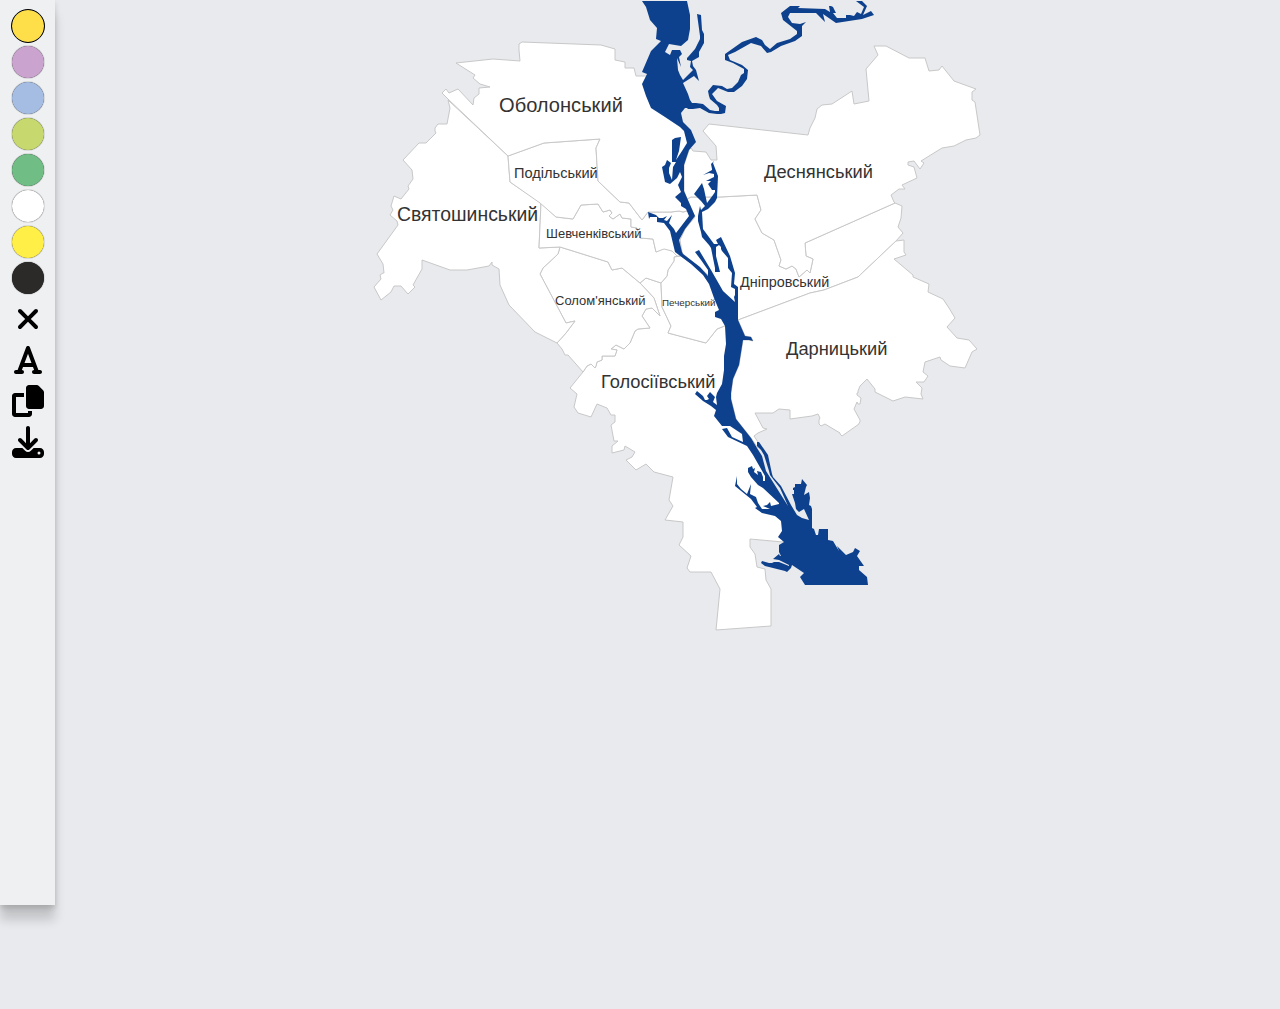
==== kyiv.html @ 5849e37f "added kyiv map" ====
<!DOCTYPE html>
<html lang="uk">
<head>
    <meta charset="UTF-8">
    <!-- Primary Meta Tags -->
    <title>Інтерактивна мапа Києва</title>
    <meta name="title" content="Інтерактивна мапа Києва">
    <meta name="description" content="Відмічайте райони Києва, в яких Ви були та діліться з друзями.">

    <!-- Open Graph / Facebook -->
    <meta property="og:type" content="website">
    <meta property="og:url" content="https://uamap.ukrzen.in.ua/kyiv">
    <meta property="og:title" content="Інтерактивна мапа Києва">
    <meta property="og:description" content="Відмічайте райони Києва, в яких Ви були та діліться з друзями.">
    <meta property="og:image" content="https://uamap.ukrzen.in.ua/assets/cover-kyiv.jpg">

    <!-- Twitter -->
    <meta property="twitter:card" content="summary_large_image">
    <meta property="twitter:url" content="https://uamap.ukrzen.in.ua/kyiv">
    <meta property="twitter:title" content="Інтерактивна мапа Києва">
    <meta property="twitter:description" content="Відмічайте райони Києва, в яких Ви були та діліться з друзями.">
    <meta property="twitter:image" content="https://uamap.ukrzen.in.ua/assets/cover-kyiv.jpg">
    <meta content="width=device-width, initial-scale=1" name="viewport"/>
    <script src="//ajax.googleapis.com/ajax/libs/jquery/1.11.1/jquery.min.js"></script>
    <link href="assets/style.css" rel="stylesheet"/>
    <script src="assets/script.js"></script>
    <!-- Google tag (gtag.js) -->
    <script async src="https://www.googletagmanager.com/gtag/js?id=G-2YCS8KCQ8M"></script>
    <script>
        window.dataLayer = window.dataLayer || [];

        function gtag() {
            dataLayer.push(arguments);
        }

        gtag('js', new Date());

        gtag('config', 'G-2YCS8KCQ8M');
    </script>
</head>

<body>
<div id="options">

    <div id="colors"></div>
    <a class="clearAll" href="#" title="Очистити">
        <svg xmlns="http://www.w3.org/2000/svg" viewBox="0 0 384 512">
            <!--! Font Awesome Free 6.4.0 by @fontawesome - https://fontawesome.com License - https://fontawesome.com/license (Commercial License) Copyright 2023 Fonticons, Inc. -->
            <path d="M342.6 150.6c12.5-12.5 12.5-32.8 0-45.3s-32.8-12.5-45.3 0L192 210.7 86.6 105.4c-12.5-12.5-32.8-12.5-45.3 0s-12.5 32.8 0 45.3L146.7 256 41.4 361.4c-12.5 12.5-12.5 32.8 0 45.3s32.8 12.5 45.3 0L192 301.3 297.4 406.6c12.5 12.5 32.8 12.5 45.3 0s12.5-32.8 0-45.3L237.3 256 342.6 150.6z"/>
        </svg>
    </a>

    <label class="toggleLabels" title="Відображати назви">
        <svg xmlns="http://www.w3.org/2000/svg" viewBox="0 0 448 512">
            <!--! Font Awesome Free 6.4.0 by @fontawesome - https://fontawesome.com License - https://fontawesome.com/license (Commercial License) Copyright 2023 Fonticons, Inc. -->
            <path d="M254 52.8C249.3 40.3 237.3 32 224 32s-25.3 8.3-30 20.8L57.8 416H32c-17.7 0-32 14.3-32 32s14.3 32 32 32h96c17.7 0 32-14.3 32-32s-14.3-32-32-32h-1.8l18-48H303.8l18 48H320c-17.7 0-32 14.3-32 32s14.3 32 32 32h96c17.7 0 32-14.3 32-32s-14.3-32-32-32H390.2L254 52.8zM279.8 304H168.2L224 155.1 279.8 304z"/>
        </svg>
    </label>
    <!--    <label class="toggleBorder" title="Відображати кордони областей"><svg xmlns="http://www.w3.org/2000/svg" height="1em" viewBox="0 0 448 512">&lt;!&ndash;! Font Awesome Free 6.4.0 by @fontawesome - https://fontawesome.com License - https://fontawesome.com/license (Commercial License) Copyright 2023 Fonticons, Inc. &ndash;&gt;<path d="M32 480a32 32 0 1 1 0-64 32 32 0 1 1 0 64zm96-64a32 32 0 1 1 0 64 32 32 0 1 1 0-64zm0-384a32 32 0 1 1 0 64 32 32 0 1 1 0-64zm0 256a32 32 0 1 1 0-64 32 32 0 1 1 0 64zM320 416a32 32 0 1 1 0 64 32 32 0 1 1 0-64zm0-320a32 32 0 1 1 0-64 32 32 0 1 1 0 64zm0 128a32 32 0 1 1 0 64 32 32 0 1 1 0-64zM224 480a32 32 0 1 1 0-64 32 32 0 1 1 0 64zm0-448a32 32 0 1 1 0 64 32 32 0 1 1 0-64zm0 256a32 32 0 1 1 0-64 32 32 0 1 1 0 64zM416 416a32 32 0 1 1 0 64 32 32 0 1 1 0-64zm0-384a32 32 0 1 1 0 64 32 32 0 1 1 0-64zM32 96a32 32 0 1 1 0-64 32 32 0 1 1 0 64zM416 224a32 32 0 1 1 0 64 32 32 0 1 1 0-64zM32 288a32 32 0 1 1 0-64 32 32 0 1 1 0 64zm192 32a32 32 0 1 1 0 64 32 32 0 1 1 0-64zm192 64a32 32 0 1 1 0-64 32 32 0 1 1 0 64zM32 320a32 32 0 1 1 0 64 32 32 0 1 1 0-64zM416 192a32 32 0 1 1 0-64 32 32 0 1 1 0 64zM32 128a32 32 0 1 1 0 64 32 32 0 1 1 0-64zm192 64a32 32 0 1 1 0-64 32 32 0 1 1 0 64z"/></svg></label>-->

    <!--    <a class="saveSVG" href="#">SVG</a>-->

    <a class="copyClipboard desktop-only" href="#" title="Зберегти в буфер">
        <svg xmlns="http://www.w3.org/2000/svg" height="1em" viewBox="0 0 512 512">
            <!--! Font Awesome Free 6.4.0 by @fontawesome - https://fontawesome.com License - https://fontawesome.com/license (Commercial License) Copyright 2023 Fonticons, Inc. -->
            <path d="M272 0H396.1c12.7 0 24.9 5.1 33.9 14.1l67.9 67.9c9 9 14.1 21.2 14.1 33.9V336c0 26.5-21.5 48-48 48H272c-26.5 0-48-21.5-48-48V48c0-26.5 21.5-48 48-48zM48 128H192v64H64V448H256V416h64v48c0 26.5-21.5 48-48 48H48c-26.5 0-48-21.5-48-48V176c0-26.5 21.5-48 48-48z"/>
        </svg>
    </a>

    <a class="savePNG desktop-only" href="#" title="Зберегти як файл">
        <svg xmlns="http://www.w3.org/2000/svg" viewBox="0 0 512 512">
            <!--! Font Awesome Free 6.4.0 by @fontawesome - https://fontawesome.com License - https://fontawesome.com/license (Commercial License) Copyright 2023 Fonticons, Inc. -->
            <path d="M288 32c0-17.7-14.3-32-32-32s-32 14.3-32 32V274.7l-73.4-73.4c-12.5-12.5-32.8-12.5-45.3 0s-12.5 32.8 0 45.3l128 128c12.5 12.5 32.8 12.5 45.3 0l128-128c12.5-12.5 12.5-32.8 0-45.3s-32.8-12.5-45.3 0L288 274.7V32zM64 352c-35.3 0-64 28.7-64 64v32c0 35.3 28.7 64 64 64H448c35.3 0 64-28.7 64-64V416c0-35.3-28.7-64-64-64H346.5l-45.3 45.3c-25 25-65.5 25-90.5 0L165.5 352H64zm368 56a24 24 0 1 1 0 48 24 24 0 1 1 0-48z"/>
        </svg>
    </a>
</div>

<div id='map'>
    <svg xmlns="http://www.w3.org/2000/svg" class="small" width="658" height="640" version="1.1">
        <style>
            text {
                font-family: Helvetica, "Helvetica Neue", Arial, sans-serif;
            }
        </style>
        <g id="oblasts">
             <path fill="white"  d="m490 290-14 3-72 27-30-45-8-7-17-14-1-2-2-12 5-11 10-12-8-18 4-2h29l37-2 4 15-6 9 7 14 12 7 7 20-2 6 7 3 6-3 4 3 3 8 8-7 3 3 3-14-7-3-1-13 90-40 7 3-1 12-3 9 5 6-7 8-38 36z" data-oblast="Дніпровський" opacity="1"/>
            <path fill="white"  d="m421 413 8 15 4 1-9 4-4 3 4 6v6l-7-10-15-19-5-20v-6l2-14 6-14 4-25h6l4 1-2-4-6-1-7-16 72-27 14-3 34-13 38-36 8-1v12l2 3-12 4 13 11 6 5v2l16 7-1 8 15 7 6 9 6 10-8 9 10 11 12 2 8 9-5 3-7 16-15-2-9-6-1-3-15 5-2 10 5 4-4 6h-8l6 6-1 6 2 5-18-2-12 4-18-9v-3l-8-10-7 7-2 5v2h-1v2l4 3-1 6h-2l-1-2-3 7 6 11v2l-1 1v1l-17 12-2-2v-1l-15-9-4 2-2-2v-4l1-2-2-4-6 2-22 3v-9l-11-1-6 4z" data-oblast="Дарницький" opacity="1"/>
            <path fill="white" d="m473 270-8 7-3-8-4-3-6 3-7-3 2-6-7-20-12-7-7-14 6-9-4-15-37 2h-29l-4 2-3-8v-26l4-12 1-3 2-2 2 3 13 1 5 8h6l-1-14-13-15 6-7 99 11 2-7 5-10 2-9 5-4 10-1 20-13 2 13 15-3-3-32 12-14-4-9h12l23 12h16l4 13 10-1 3-4 12 15 22 8-4 3v8l3 2 5 33-4 3-10 2-12 6-12 2-21 13 3 2-4 6-6-8-6 1v3l6 2 3 11-15 7 3 4h-6l-8 6 3 7 1 1-90 40 1 13 7 3-3 14z" data-oblast="Деснянський" opacity="1"/>
            <path fill="white"  d="m437 626-55 4 4-41-9-17h-21l-3-4 4-12-12-11 4-8v-15l-18-2 8-14-4-6 4-23-19-5-8-8-10 6-10-10 6-3 3-5-10-6-1 4-12 3v-7l6-5h-4l-3-16 4-3v-7h-4l-4-7-10-4-6 13-13-4-4-6 3-13-7-6 13-16 4-6 4-2 4 4 1-2 1-4 5-2v-4h13l2-6-6-1 5-4 8 4 6-6 5-12 3-2 12-1-8-12 4-7 6-1 8 8-6-18-14-15 6-5 15 5 1 24 9 19-3 7 38 10 11-14 10-4 1 42-6 38 22 30 25 46 13 25 3 20-2 16-33-3v8l5 7 2 13 8 2 1 11 5 9z" data-oblast="Голосіївський" opacity="1"/>
            <path fill="white"  d="m290 349-8-4-5 4 6 1-2 6h-13v4l-5 2-1 4-1 2-4-4-4 2-4 6-15-17h-3l-3-6-5-6 9-10 9-12-9 2-26-49 3-6 15-14 2-7 48 15 4 8 10-2 18 15 14 15 6 18-8-8-6 1-4 7 8 12-12 1-3 2-5 12z" data-oblast="Соломянський" opacity="1"/>
            <path fill="white"  d="m383 329-11 14-38-10 3-7-9-19-1-24 6-7 1-6 6-9v-4l7-1 19 14 11 14 9 26 7 15z" data-oblast="Печерський" opacity="1"/>
            <path fill="white"  d="m241 321-9 12-9 10-22-11-26-27-9-20-1-16-7-4v-3l-3 4-22 4h-17l-28-10v9l-9 16 2 2-7 7-7-8h-7l-3 6-10 8-7-13 7-8-1-4 3-2h1l-1-9-6-10 21-29-1-4-7-6 3-5-2-4 3-10 7 3 8-10-1-3 5-7-1-9-9-10 16-17h7l10-10-1-2v-3l3-4h9l3-16-2-8 60 56 2 26 31 21-2 45 21-1-2 7-15 14-3 6 26 49z" data-oblast="Святошинський" opacity="1"/>
            <path fill="white"  d="m327 283-15-5-6 5-18-15-10 2-4-8-35-11-13-4-21 1 2-45 15 14 17 2 8-14 17-1 5 8 7-2 2 3-3 3 4 3 7-5 2 4 9 1v8l6 1 3 10 13 1 3 13 8-4 8 3 5 5-3 1v4l-6 9-1 6z" data-oblast="Шевченківський" opacity="1"/>
            <path fill="white"  d="m239 219-17-2-16-14-30-21-2-26 36-13 56-4-4 9 2 33 22 21 9 1 13 17 6-8h23l8-1 4 1 5-1 2 6-15 21 5 18h-3l-5-5-8-2-8 3-3-13-13-1-3-10-6-1v-8l-9-1-2-4-7 5-4-3 3-3-2-3-7 2-5-8-17 1z" data-oblast="Подільський" opacity="1"/>
            <path fill="white"  d="m210 143-36 13-59-56-7-7 4-4 3 4 9-4 15 16 1-7 5-4v-6l11-1-10-3-7-6 2-3-19-12 37-4 27 2-1-11v-6l3-2 79 3 14 4v11l10 2v6h9l2 8h13l5 25 32 30 2 12-7 20 2 16-1 16 6 16h-1l-4 1-4-1-8 1h-23l-6 8-13-17-9-1-22-21-2-33 4-9z" data-oblast="Оболонський" opacity="1"/>
            <path  d="m473 528-11-8v-2l10 5-1 2z"/>
        </g>
        <path style="fill:rgb(14,65,141)"  d="m534 585-1-8-8-7v-4h5l-7-10 3-5-5-3-2 4-7 3-9-9 2 5-6-10-5-1v-11h-9l-1 6h-2l-2-6-2-1v-19l-1-3-2-1 1-7-1-6-5 3 2-8 1-2-5-6-1 5h-6v3l-2 1v2h1v4h-2l3 9 1 6 3 3 5-3 5 11-7-2-5-3-6-10-10-19-8-9-1-3-4-19-9-13h-2v4l4 4 3 5 5 16 1 4 3 4 7 9 8 18-22-35-4-15-5-8-6-10-15-19-5-20v-6l2-14 6-14 4-25h6l4 1-2-4-6-1-7-16v-33l-4-3 1-11-5-17-9-19-5 3 2 4h-4l-11-15-1-17 6-3 1-1 6-6 2-4 1-22-5-13 1-2-3 3 1 5v1l-9 5 6-2 5 1v3l-8 4h5l-3 3 4 6h3v2l-2 3-6 8-3-14-2-6-8 11 7 7 4 5-4 4-1-4-2 10v5l3 11 1 5 7 8 2 3 4 20v4h5l-4-16v-9l3-2 2 2v2l1 2 6 7v10l4 5-1 14 4 2v6l-1 2 1 5-12-11-12-21-12-20-4 2 6 8 7 10v6l-8-9-17-13-1-2-3-12 6-11 10-13-11-25v-26l4-12 1-3 7-8-5-12-8-8-2-9 4-5h2l1 1h5l7-1 9 5 8 1h4l4-1 1-7-9-5-5-7 6-6 10 4h6l8-6 5-7 1-9-6-5-12-5-2-5 7-3 16-9 10 3 6 7 4-1 10-6 14-5 7-5V26l4-4-6 2-8-1-4-6 2-4h26l9 9-2-8 13 9 26-4 12-4-3-4-8 4 4-9-5-5h-6l8 6-3 7-4-2-3 4-4-1h-4v3h-9l-4-5h3l-3-6-2-1h-2l1 6-5-3-27-1 2-2h-10l-9 7 2 7 14 11v3l-7 5-13 4-7 6-5-4-3-5-6-3-14 5-17 12v6l8 3 11 6v4l-3 2-3 7-6 6-5 1-5-3-9-1-5 6 1 5 1 3 7 6 2 3v3h-4l-5-1-7-6-7-1h-4l-2-3-2-6-5-11 11-7 5 5-3-11-3-4-1-5 7-4v-5l5-9v-9l-2-4-1-15-4-1 3 22v3l-5 10-7 8-1 1v2l4 1-1 6 3 3-10 10-3-5-2-5-1-12 4 9-2-10 3-3-2-4h-8l-2 5-5-3 4-8 12 2 7-6 2-11V15l-3-14h-45l4 6 4 13 7 8-1 11 5 2-10 10-9 21 5 2-5 10 4 12 5 12 14 9 15 10 4 4 3 12-5 8-6 9 3-9 2-14-6 1-3 2v22h4l-3 5-1 13-3-7v-5l2-5-4-3-2 5-3 2 3 15 5 2 7-6 3-6 2 5-4 8 3 7-6 5 6 6v3l5 3 3 7-13 17-2-4-5-6 3-8-5 6-3-1 3-4-4 2h-4l-3-3-8-3 1 7 1-2h7v5l7 1 6 8 5 21 16 12 12 11 6 9 5 14 5 12-4 2v5l6 2 4 7 1 18-2 12v14l-2 14-5 9-1 4 1 8-4-3 2-5-5-5-3 4 2 3-2 1h-2l-2-4-6-5-2 3 8 7 8 5 5 4-2 6 8 10h8l12 8 1 8-11-5-5-9-5 1 6 8 19 9 6 9 12 21v5h-2v-4l-2-5-4-1 1 4-4-3 1-4-2 1-1-3-4 2v4l3 5 7 8 5 3 16 15v1l-8 2-1-4-3 3-4 1 7 3h-8l-4-6-2-6-6-3 1-10-4 10-6-5-4-5v-8l-2 10 16 13 6 8-2 1 7 5 13 3 6 5 1 10-4 6 6 5-5 3v7l2 4h-1l-1-2-6 5 6 1 10 5v1l-10-4h-5l-2 1h-3l-7-2-1 2 4 3 20 5 2 1 4-4 1-3 12 8-4 4 5 8z" opacity="1"/>
        <g class="oblast-labels">
            <text x="63" y="221" fill="#333" data-oblast="Святошинський"  font-size="19.4" >Святошинський</text>
            <text x="180" y="178" fill="#333"  data-oblast="Подільський" font-size="14.6" >Подільський</text>
            <text x="221" y="305" fill="#333"  data-oblast="Соломянський" font-size="13" >Солом'янський</text>
            <text x="165" y="112" fill="#333"  data-oblast="Оболонський" font-size="20.1" >Оболонський</text>
            <text x="212" y="238" fill="#333"  data-oblast="Шевченківський" font-size="13" >Шевченківський</text>
            <text x="267" y="388" fill="#333"  data-oblast="Голосіївський" font-size="18.3" >Голосіївський</text>
            <text x="452" y="355" fill="#333"  data-oblast="Дарницький" font-size="18.3" >Дарницький</text>
            <text x="430" y="178" fill="#333"  data-oblast="Деснянський" font-size="18.3" >Деснянський</text>

            <text x="406" y="287" fill="#333"  data-oblast="Дніпровський" font-size="14.4" >Дніпровський</text>
            <text x="328" y="306" fill="#333"  data-oblast="Печерський" font-size="9.8" >Печерський</text>
        </g>
    </svg>
</div>
<canvas></canvas>
</body>
</html>
---- assets/style.css ----
html, body {
    margin: 0px;
    padding: 0;
    background: #e8eaed;
    height: 100vh;
    overflow: hidden;
}

html {
    -ms-touch-action: manipulation;
    touch-action: manipulation;
}

* {
    -webkit-touch-callout: none;
    -webkit-tap-highlight-color: transparent;
    /*-moz-user-select: -moz-none;*/
    -webkit-user-select: none;
    -ms-user-select: none;
    user-select: none;
}

body {
    font-family: Helvetica, "Helvetica Neue", Arial, sans-serif;

}

/*#map*/
/*{*/
/*        padding-top: 45px;*/
/*}*/
#map svg {

    /*max-width: 100%;*/
    /*margin-left: auto;*/
    /*margin-right: auto;*/
    /*display: block;*/
    margin-left: 45px;
    height: 95vh;

}

#map {
    display: flex;
    justify-content: center;
    align-items: center;

}

#map .regions path, #map .regions polygon {

    cursor: pointer;
}

#map .regions path:hover, #map .regions polygon:hover {

    opacity: 0.7;
}

#map .regions path polygon {
    display: none;
}

#map .deleted {
    display: none;
}

#options svg {
    height: 32px;
}

.disabled {
    opacity: 0.5;
}

#options {
    padding-left: 5px;
    padding-right: 5px;
    padding-top: 5px;
    position: fixed;

    background-color: rgba(255, 255, 255, 0.3);
    box-shadow: 0 15px 10px rgba(0, 0, 0, 0.16), 0 3px 6px rgba(0, 0, 0, 0.16);
    width: 45px;
    height: 100vh;
    left: 0;
    top: 0;
    z-index: 200;
}

#options > * {
    display: block;
    float: left;
    width: 100%;
    text-align: center;
    /*height: 100%;*/
    margin-top: 5px;
    cursor: pointer;
    transition: all 0.2s ease-in-out;
}

#options label:hover, #options a:hover {
    opacity: 0.7;
}

#options label:active, #options a:active {
    opacity: 0.5;
}


#colors .color {
    width: 32px;
    height: 32px;
    display: inline-block;
    cursor: pointer;

    /*margin-right:5px;*/
    border-radius: 25px;
    /*outline:1px black solid ;*/
    box-shadow: 0px 0px 1px black;

}

#colors .color.selected {
    outline: 1px black solid;
}

@media all and (max-width: 767px) {
    body #options {
        bottom: auto !important;
        left: 0;
        right: 0;
        top: 0;
        width: 100vw;
        height: 10vw;
        text-align: left !important;
        box-shadow: 0 -2px 5px rgba(0, 0, 0, 0.1);
        background: white;

    }

    body #map svg {
        /*height:50vh !important;*/
        margin-left: 0 !important;
        margin-top: -10vw !important;
        width: 100%;
    }

    body #map {
        position: fixed;
        top: 12vw;
        right: 0;
        bottom: 0;
        left: 0;
        overflow: hidden;
    }

    .desktop-only {
        display: none !important;
    }

    /*body #colors {*/
    /*  width: 100vw;*/
    /*}*/
    body #colors .color {
        width: 8vw;
        height: 8vw;
        border-radius: 0;
        margin-left: 1vw;
    }

    body #options svg {
        height: 8vw;
    }

    body #options label, body #options a {
        width: 8vw;
        display: inline-block;
        margin-left: 1vw;
        text-align: center;
    }

    #options > * {
        text-align: left;
        width: auto !important;
    }
}
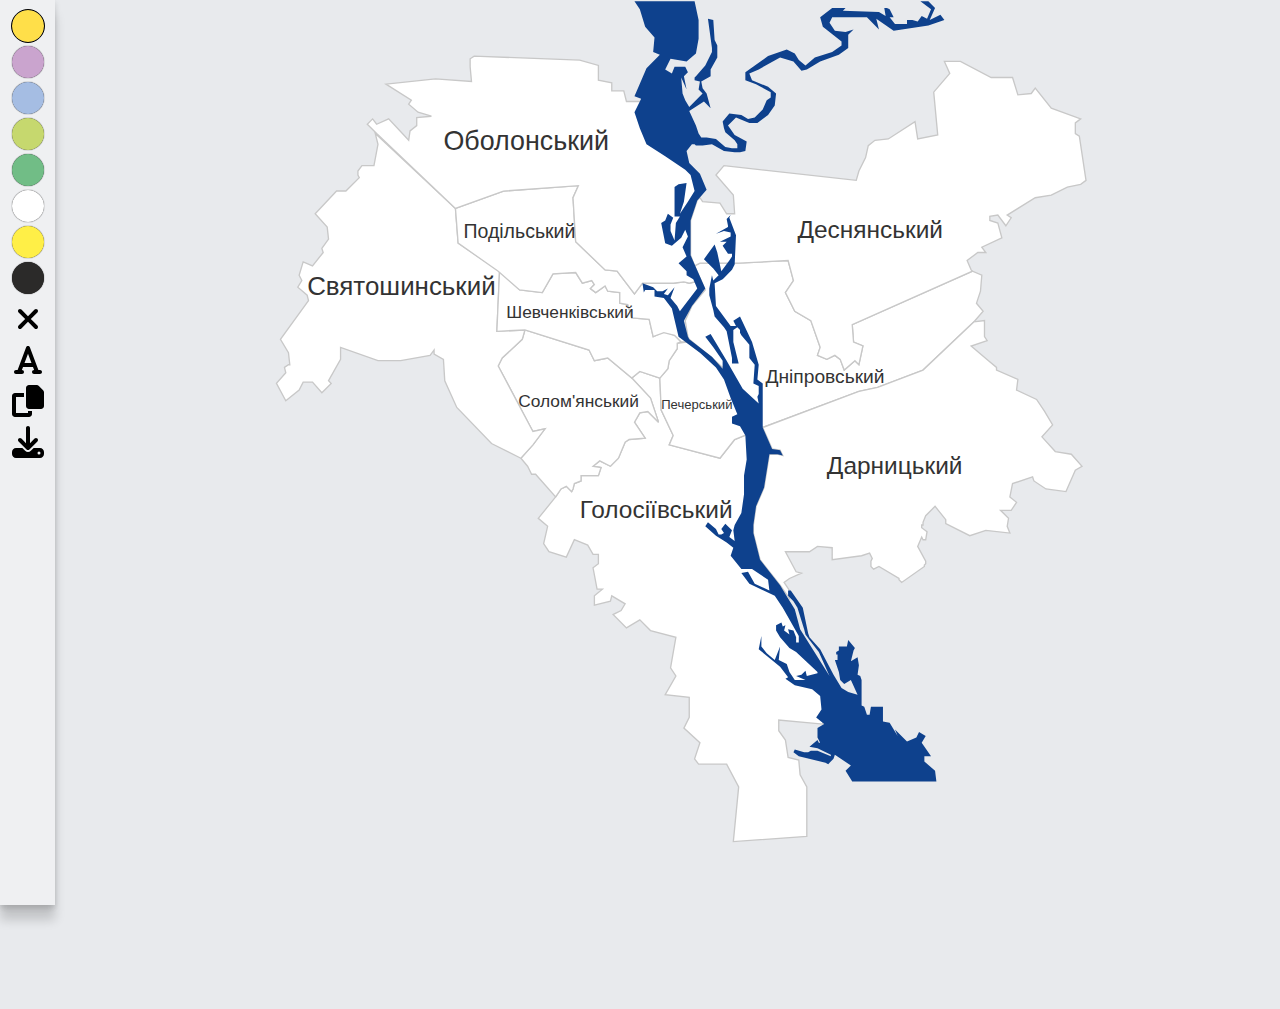
==== commit 9e22d729: "fixed kyiv" ====
--- a/kyiv.html
+++ b/kyiv.html
@@ -76,7 +76,7 @@
 </div>
 
 <div id='map'>
-    <svg xmlns="http://www.w3.org/2000/svg" class="small" width="658" height="640" version="1.1">
+    <svg xmlns="http://www.w3.org/2000/svg" class="small" viewBox="0 0 658 640">
         <style>
             text {
                 font-family: Helvetica, "Helvetica Neue", Arial, sans-serif;
